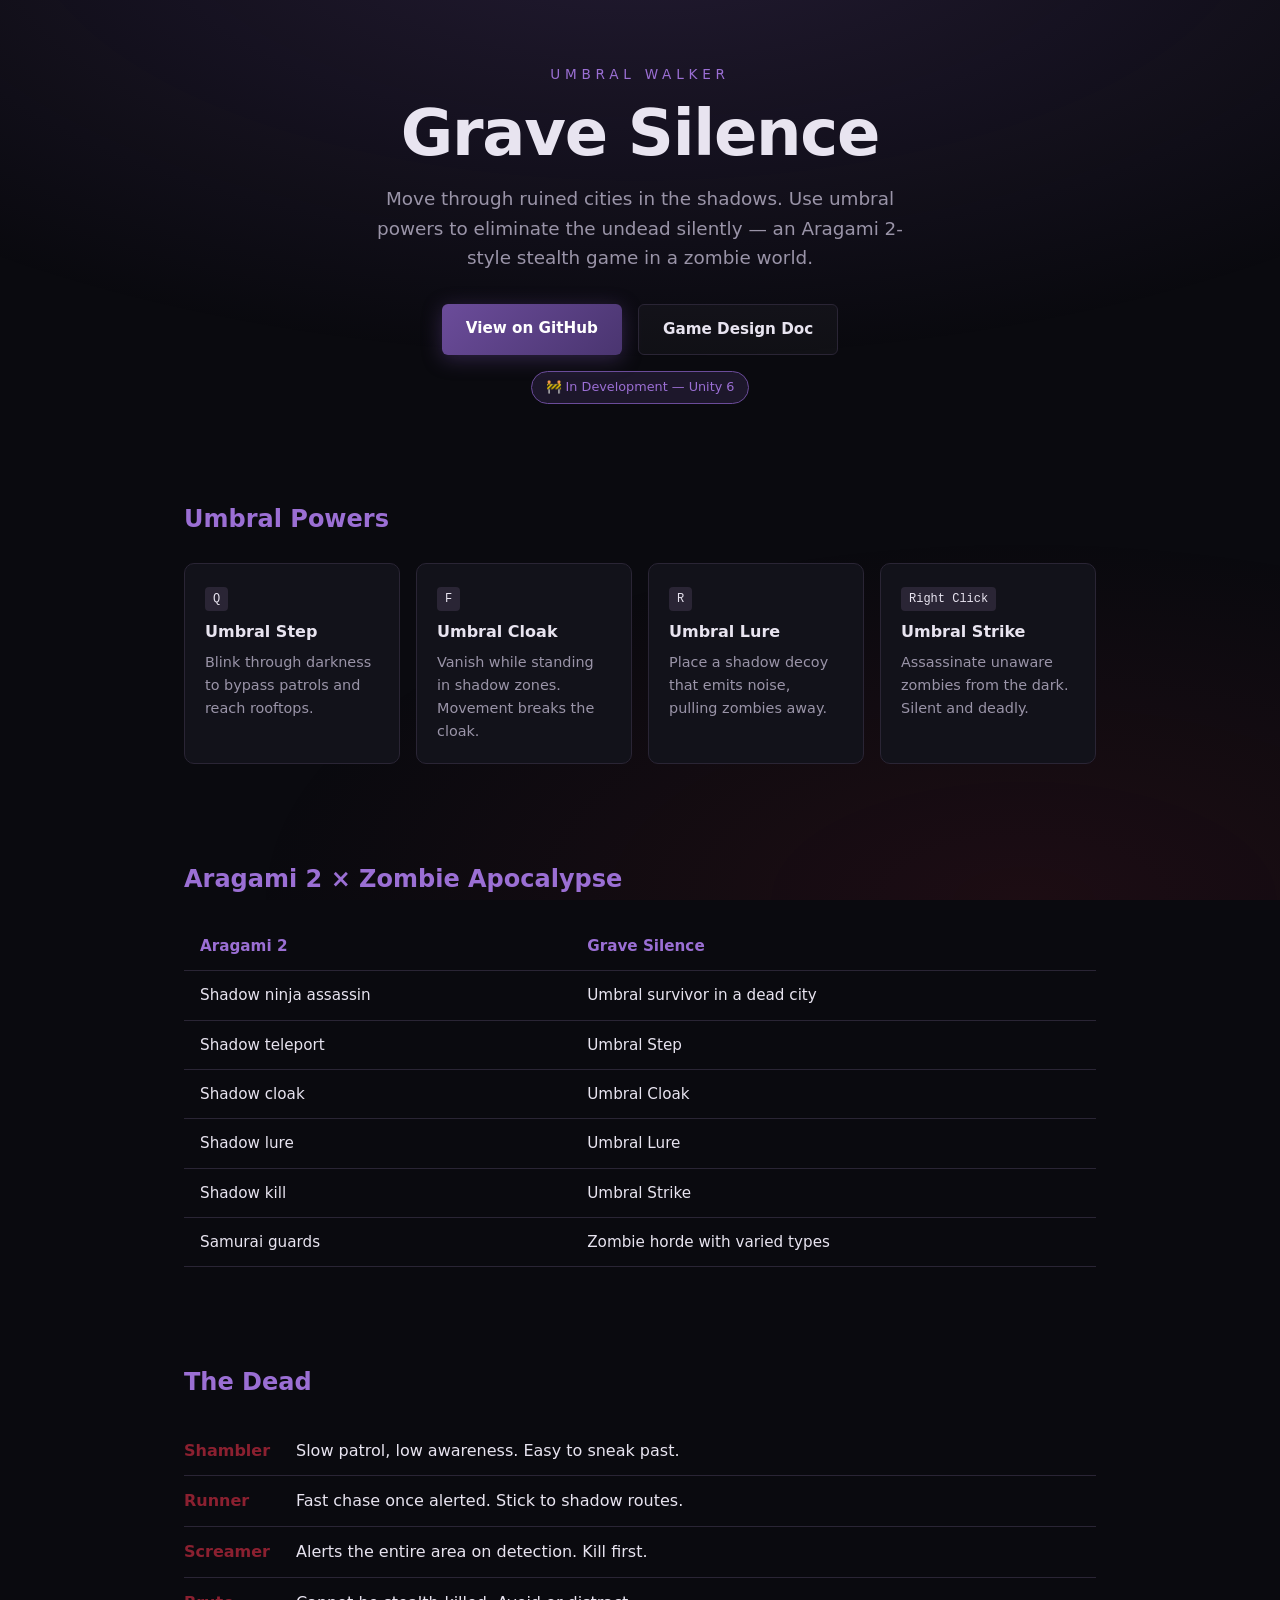
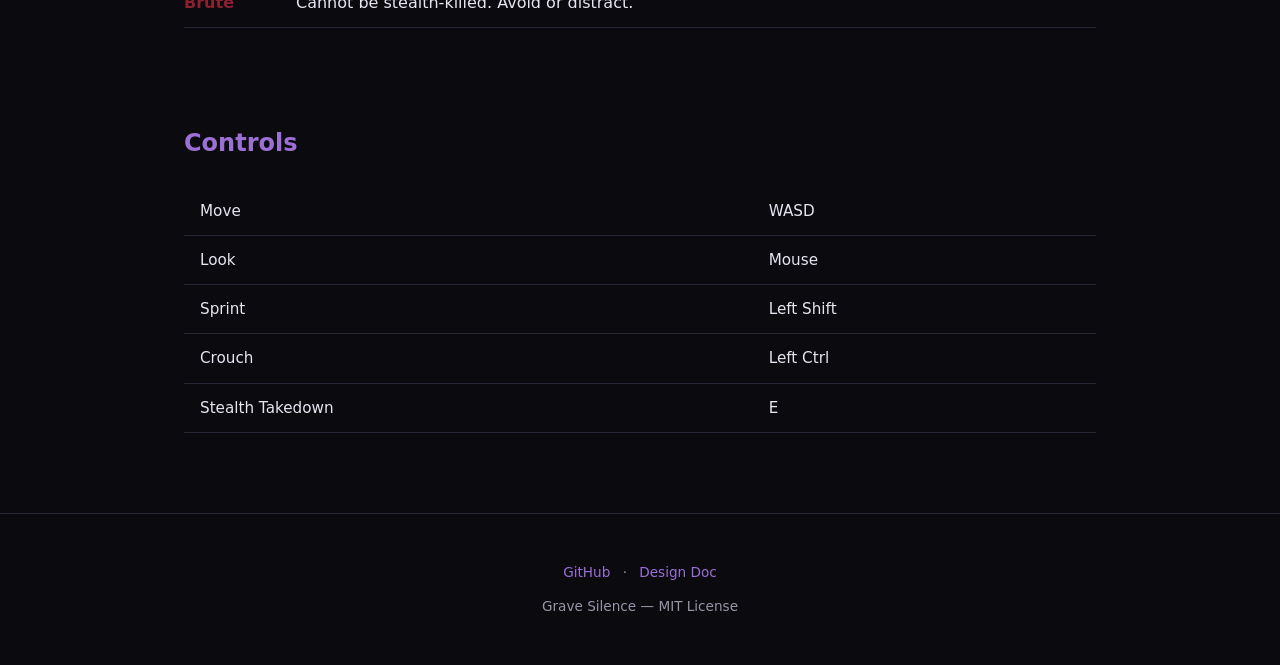
==== docs/index.html @ a75606ac "Add GitHub Pages landing site and deploy workflow - Dark-themed static site in docs/ with game overv" ====
<!DOCTYPE html>
<html lang="en">
<head>
  <meta charset="UTF-8">
  <meta name="viewport" content="width=device-width, initial-scale=1.0">
  <meta name="description" content="Grave Silence — A third-person stealth action game inspired by Aragami 2, set in a zombie apocalypse.">
  <title>Grave Silence</title>
  <link rel="stylesheet" href="css/style.css">
</head>
<body>
  <header>
    <div class="container">
      <p class="logo">Umbral Walker</p>
      <h1>Grave Silence</h1>
      <p class="tagline">
        Move through ruined cities in the shadows. Use umbral powers to eliminate the undead silently —
        an Aragami 2-style stealth game in a zombie world.
      </p>
      <div class="cta-row">
        <a class="btn btn-primary" href="https://github.com/atirek-pothiwala/grave-silence" target="_blank" rel="noopener">View on GitHub</a>
        <a class="btn btn-outline" href="design.html">Game Design Doc</a>
      </div>
      <p class="status">🚧 In Development — Unity 6</p>
    </div>
  </header>

  <main class="container">
    <section id="powers">
      <h2>Umbral Powers</h2>
      <div class="grid">
        <div class="card">
          <span class="key">Q</span>
          <h3>Umbral Step</h3>
          <p>Blink through darkness to bypass patrols and reach rooftops.</p>
        </div>
        <div class="card">
          <span class="key">F</span>
          <h3>Umbral Cloak</h3>
          <p>Vanish while standing in shadow zones. Movement breaks the cloak.</p>
        </div>
        <div class="card">
          <span class="key">R</span>
          <h3>Umbral Lure</h3>
          <p>Place a shadow decoy that emits noise, pulling zombies away.</p>
        </div>
        <div class="card">
          <span class="key">Right Click</span>
          <h3>Umbral Strike</h3>
          <p>Assassinate unaware zombies from the dark. Silent and deadly.</p>
        </div>
      </div>
    </section>

    <section id="concept">
      <h2>Aragami 2 × Zombie Apocalypse</h2>
      <table>
        <thead>
          <tr>
            <th>Aragami 2</th>
            <th>Grave Silence</th>
          </tr>
        </thead>
        <tbody>
          <tr><td>Shadow ninja assassin</td><td>Umbral survivor in a dead city</td></tr>
          <tr><td>Shadow teleport</td><td>Umbral Step</td></tr>
          <tr><td>Shadow cloak</td><td>Umbral Cloak</td></tr>
          <tr><td>Shadow lure</td><td>Umbral Lure</td></tr>
          <tr><td>Shadow kill</td><td>Umbral Strike</td></tr>
          <tr><td>Samurai guards</td><td>Zombie horde with varied types</td></tr>
        </tbody>
      </table>
    </section>

    <section id="zombies">
      <h2>The Dead</h2>
      <ul class="zombie-list">
        <li><strong>Shambler</strong> Slow patrol, low awareness. Easy to sneak past.</li>
        <li><strong>Runner</strong> Fast chase once alerted. Stick to shadow routes.</li>
        <li><strong>Screamer</strong> Alerts the entire area on detection. Kill first.</li>
        <li><strong>Brute</strong> Cannot be stealth-killed. Avoid or distract.</li>
      </ul>
    </section>

    <section id="controls">
      <h2>Controls</h2>
      <table>
        <tbody>
          <tr><td>Move</td><td>WASD</td></tr>
          <tr><td>Look</td><td>Mouse</td></tr>
          <tr><td>Sprint</td><td>Left Shift</td></tr>
          <tr><td>Crouch</td><td>Left Ctrl</td></tr>
          <tr><td>Stealth Takedown</td><td>E</td></tr>
        </tbody>
      </table>
    </section>
  </main>

  <footer>
  <div class="container">
    <p>
      <a href="https://github.com/atirek-pothiwala/grave-silence">GitHub</a>
      ·
      <a href="design.html">Design Doc</a>
    </p>
    <p style="margin-top: 0.75rem;">Grave Silence — MIT License</p>
  </div>
  </footer>
</body>
</html>
---- docs/css/style.css ----
:root {
  --bg-deep: #0a0a0f;
  --bg-card: #12121a;
  --umbral: #6b4c9a;
  --umbral-glow: #9b6fd4;
  --blood: #8b2030;
  --text: #e8e4f0;
  --text-muted: #9a94a8;
  --border: #2a2535;
}

* {
  box-sizing: border-box;
  margin: 0;
  padding: 0;
}

html {
  scroll-behavior: smooth;
}

body {
  background: var(--bg-deep);
  color: var(--text);
  font-family: "Segoe UI", system-ui, -apple-system, sans-serif;
  line-height: 1.6;
  min-height: 100vh;
}

body::before {
  content: "";
  position: fixed;
  inset: 0;
  background:
    radial-gradient(ellipse 80% 50% at 50% -10%, rgba(107, 76, 154, 0.25), transparent),
    radial-gradient(ellipse 60% 40% at 80% 100%, rgba(139, 32, 48, 0.15), transparent);
  pointer-events: none;
  z-index: -1;
}

a {
  color: var(--umbral-glow);
  text-decoration: none;
  transition: color 0.2s;
}

a:hover {
  color: #c4a0f0;
}

.container {
  max-width: 960px;
  margin: 0 auto;
  padding: 0 1.5rem;
}

/* Header */
header {
  padding: 4rem 0 3rem;
  text-align: center;
}

.logo {
  font-size: 0.85rem;
  letter-spacing: 0.35em;
  text-transform: uppercase;
  color: var(--umbral-glow);
  margin-bottom: 0.75rem;
}

h1 {
  font-size: clamp(2.5rem, 6vw, 4rem);
  font-weight: 700;
  letter-spacing: -0.02em;
  line-height: 1.1;
  margin-bottom: 1rem;
}

.tagline {
  font-size: 1.15rem;
  color: var(--text-muted);
  max-width: 540px;
  margin: 0 auto 2rem;
}

.cta-row {
  display: flex;
  gap: 1rem;
  justify-content: center;
  flex-wrap: wrap;
}

.btn {
  display: inline-block;
  padding: 0.75rem 1.5rem;
  border-radius: 6px;
  font-weight: 600;
  font-size: 0.95rem;
  transition: transform 0.15s, box-shadow 0.15s;
}

.btn:hover {
  transform: translateY(-2px);
}

.btn-primary {
  background: linear-gradient(135deg, var(--umbral), #4a3570);
  color: white;
  box-shadow: 0 4px 20px rgba(107, 76, 154, 0.4);
}

.btn-primary:hover {
  box-shadow: 0 6px 28px rgba(155, 111, 212, 0.5);
  color: white;
}

.btn-outline {
  border: 1px solid var(--border);
  color: var(--text);
  background: rgba(255, 255, 255, 0.03);
}

.btn-outline:hover {
  border-color: var(--umbral);
  color: var(--umbral-glow);
}

/* Sections */
section {
  padding: 3rem 0;
}

section h2 {
  font-size: 1.5rem;
  margin-bottom: 1.5rem;
  color: var(--umbral-glow);
}

/* Ability cards */
.grid {
  display: grid;
  grid-template-columns: repeat(auto-fit, minmax(200px, 1fr));
  gap: 1rem;
}

.card {
  background: var(--bg-card);
  border: 1px solid var(--border);
  border-radius: 10px;
  padding: 1.25rem;
  transition: border-color 0.2s;
}

.card:hover {
  border-color: var(--umbral);
}

.card h3 {
  font-size: 1rem;
  margin-bottom: 0.35rem;
}

.card .key {
  display: inline-block;
  background: var(--border);
  padding: 0.15rem 0.5rem;
  border-radius: 4px;
  font-size: 0.75rem;
  font-family: monospace;
  margin-bottom: 0.5rem;
}

.card p {
  font-size: 0.9rem;
  color: var(--text-muted);
}

/* Table */
table {
  width: 100%;
  border-collapse: collapse;
  font-size: 0.95rem;
}

th, td {
  padding: 0.75rem 1rem;
  text-align: left;
  border-bottom: 1px solid var(--border);
}

th {
  color: var(--umbral-glow);
  font-weight: 600;
}

/* Zombie list */
.zombie-list {
  list-style: none;
}

.zombie-list li {
  padding: 0.75rem 0;
  border-bottom: 1px solid var(--border);
  display: flex;
  gap: 1rem;
  align-items: baseline;
}

.zombie-list strong {
  min-width: 6rem;
  color: var(--blood);
}

/* Status badge */
.status {
  display: inline-block;
  background: rgba(107, 76, 154, 0.2);
  border: 1px solid var(--umbral);
  color: var(--umbral-glow);
  padding: 0.35rem 0.85rem;
  border-radius: 999px;
  font-size: 0.8rem;
  margin-top: 1rem;
}

/* Footer */
footer {
  padding: 3rem 0;
  text-align: center;
  color: var(--text-muted);
  font-size: 0.85rem;
  border-top: 1px solid var(--border);
  margin-top: 2rem;
}

footer a {
  margin: 0 0.5rem;
}
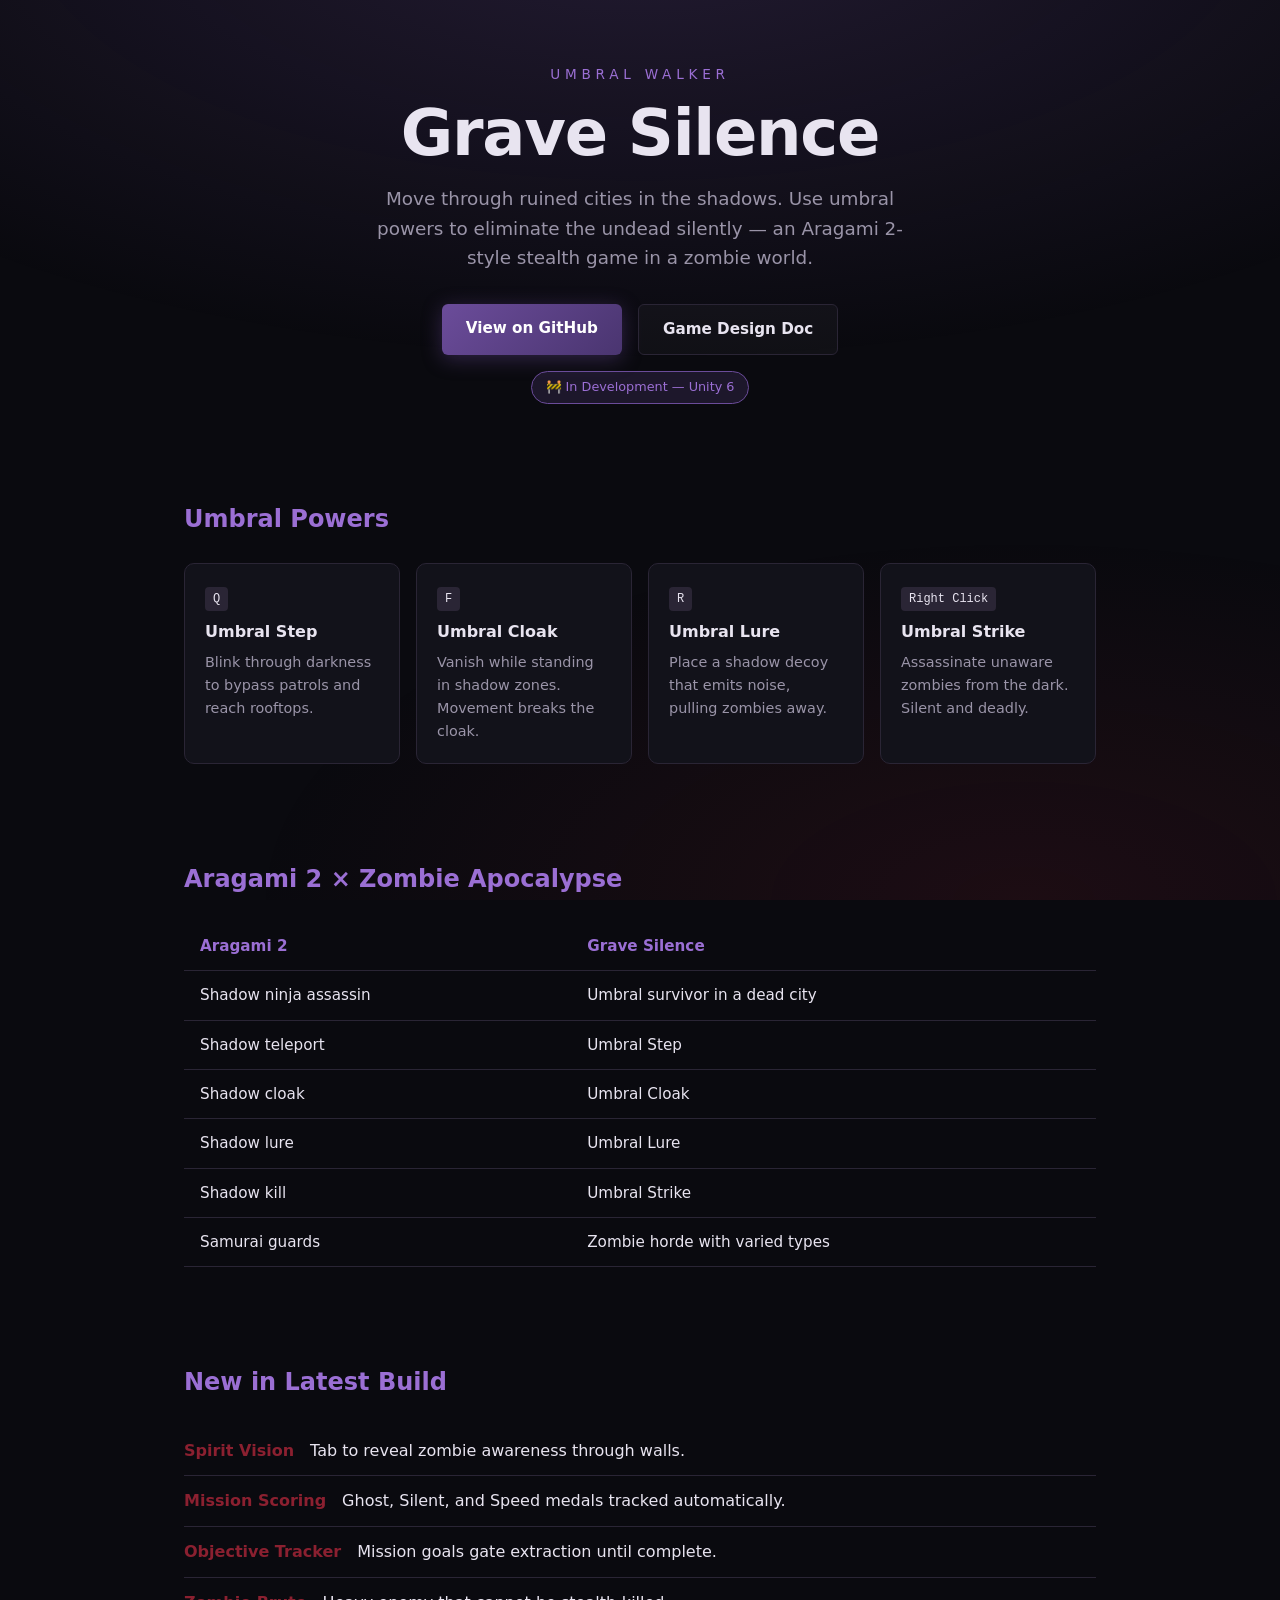
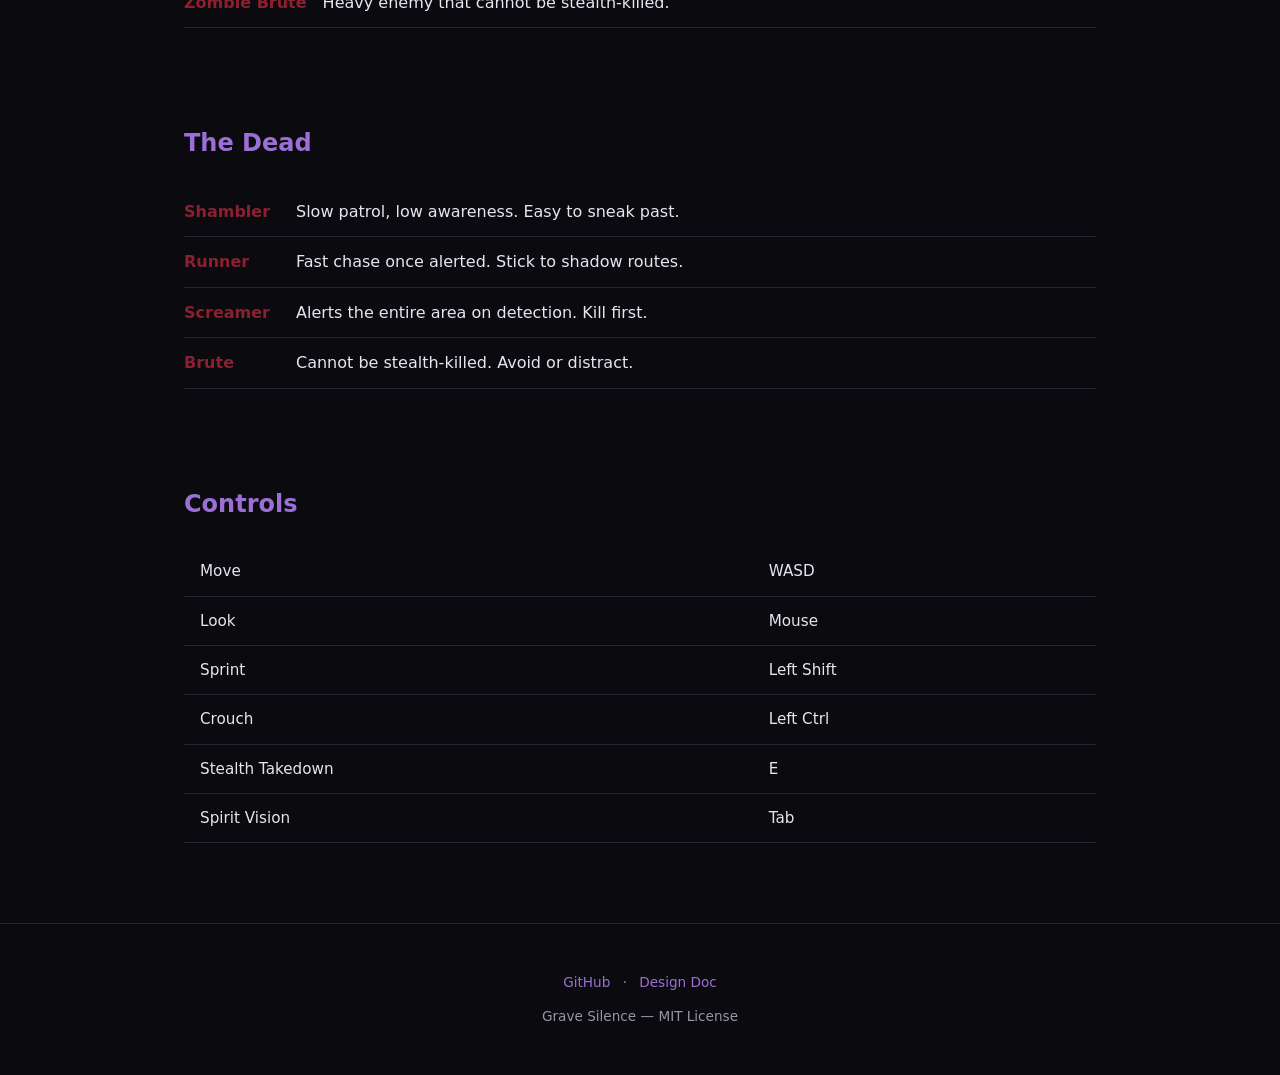
==== commit 968fb347: "Refine gameplay systems, fix core bugs, and add mission scoring Bug fixes: - Zombie LOS now correctl" ====
--- a/docs/index.html
+++ b/docs/index.html
@@ -71,6 +71,16 @@
       </table>
     </section>
 
+    <section id="features">
+      <h2>New in Latest Build</h2>
+      <ul class="zombie-list">
+        <li><strong>Spirit Vision</strong> Tab to reveal zombie awareness through walls.</li>
+        <li><strong>Mission Scoring</strong> Ghost, Silent, and Speed medals tracked automatically.</li>
+        <li><strong>Objective Tracker</strong> Mission goals gate extraction until complete.</li>
+        <li><strong>Zombie Brute</strong> Heavy enemy that cannot be stealth-killed.</li>
+      </ul>
+    </section>
+
     <section id="zombies">
       <h2>The Dead</h2>
       <ul class="zombie-list">
@@ -90,6 +100,7 @@
           <tr><td>Sprint</td><td>Left Shift</td></tr>
           <tr><td>Crouch</td><td>Left Ctrl</td></tr>
           <tr><td>Stealth Takedown</td><td>E</td></tr>
+          <tr><td>Spirit Vision</td><td>Tab</td></tr>
         </tbody>
       </table>
     </section>
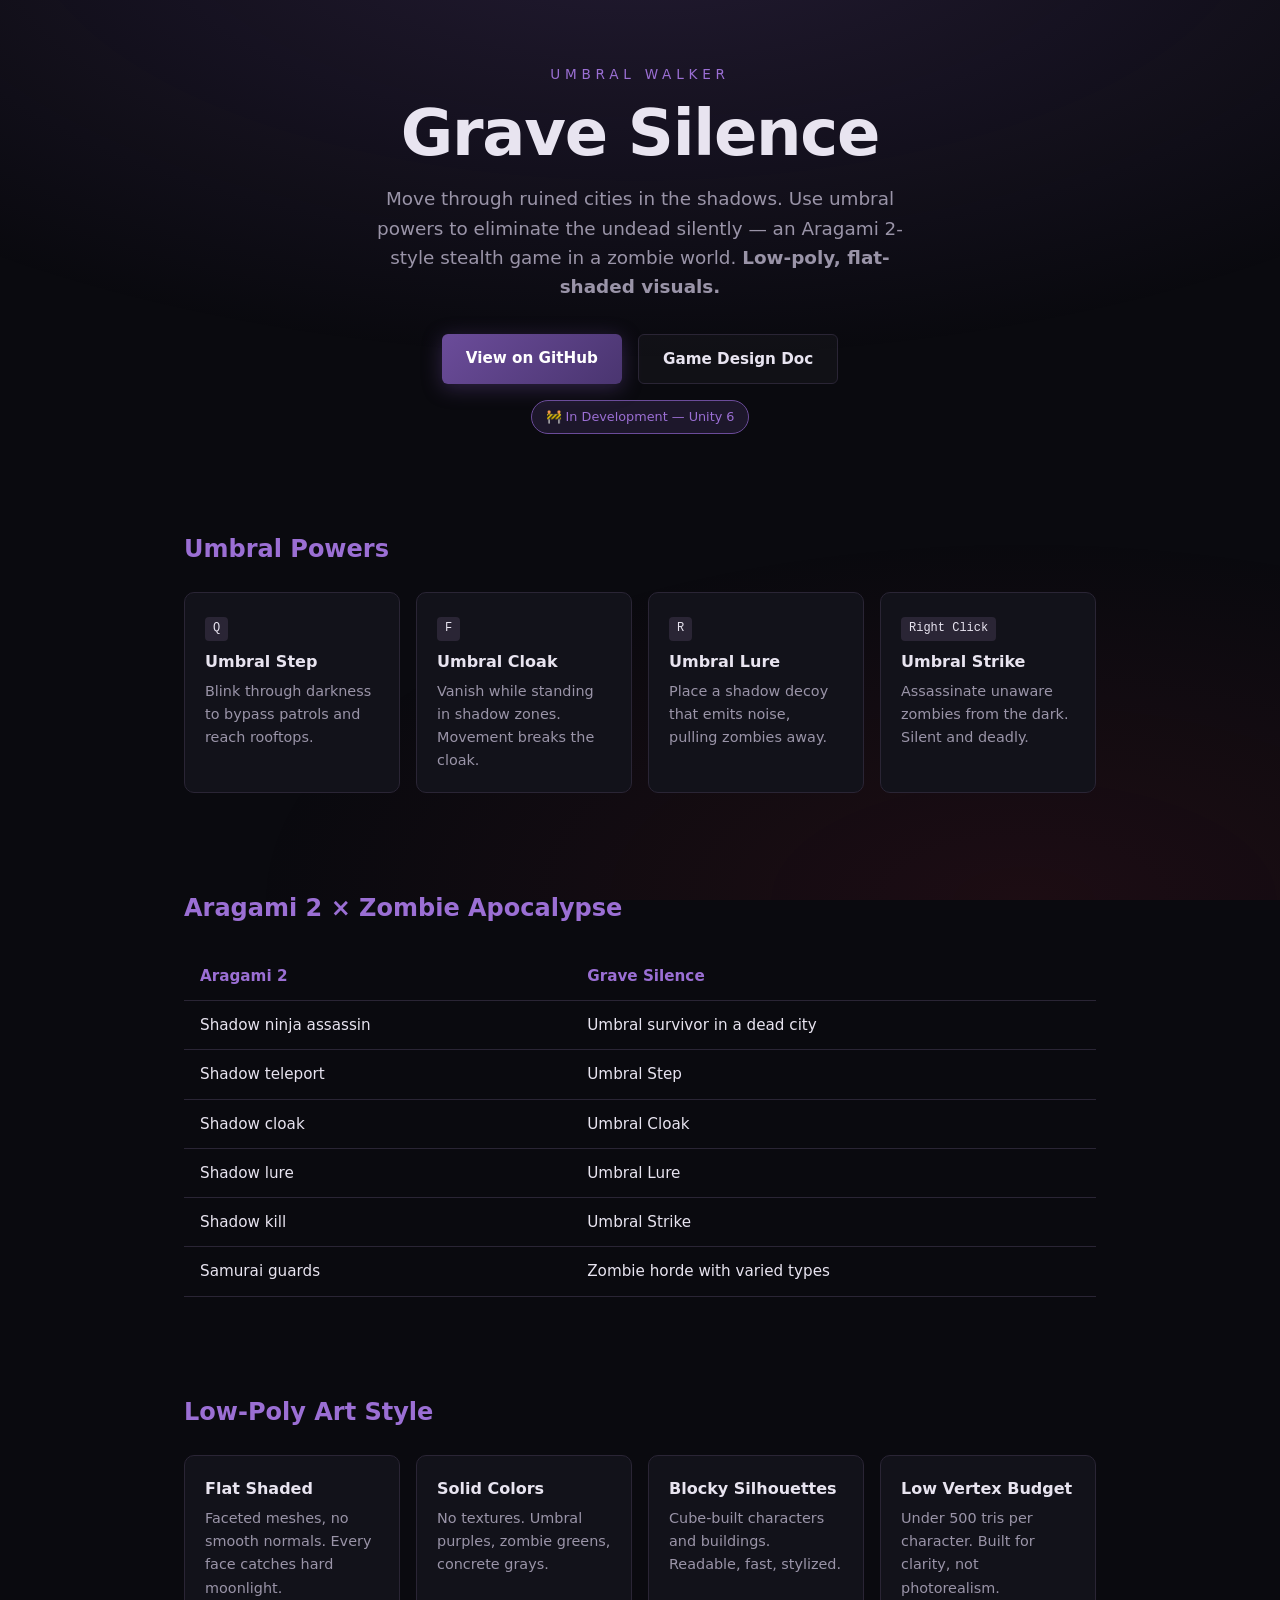
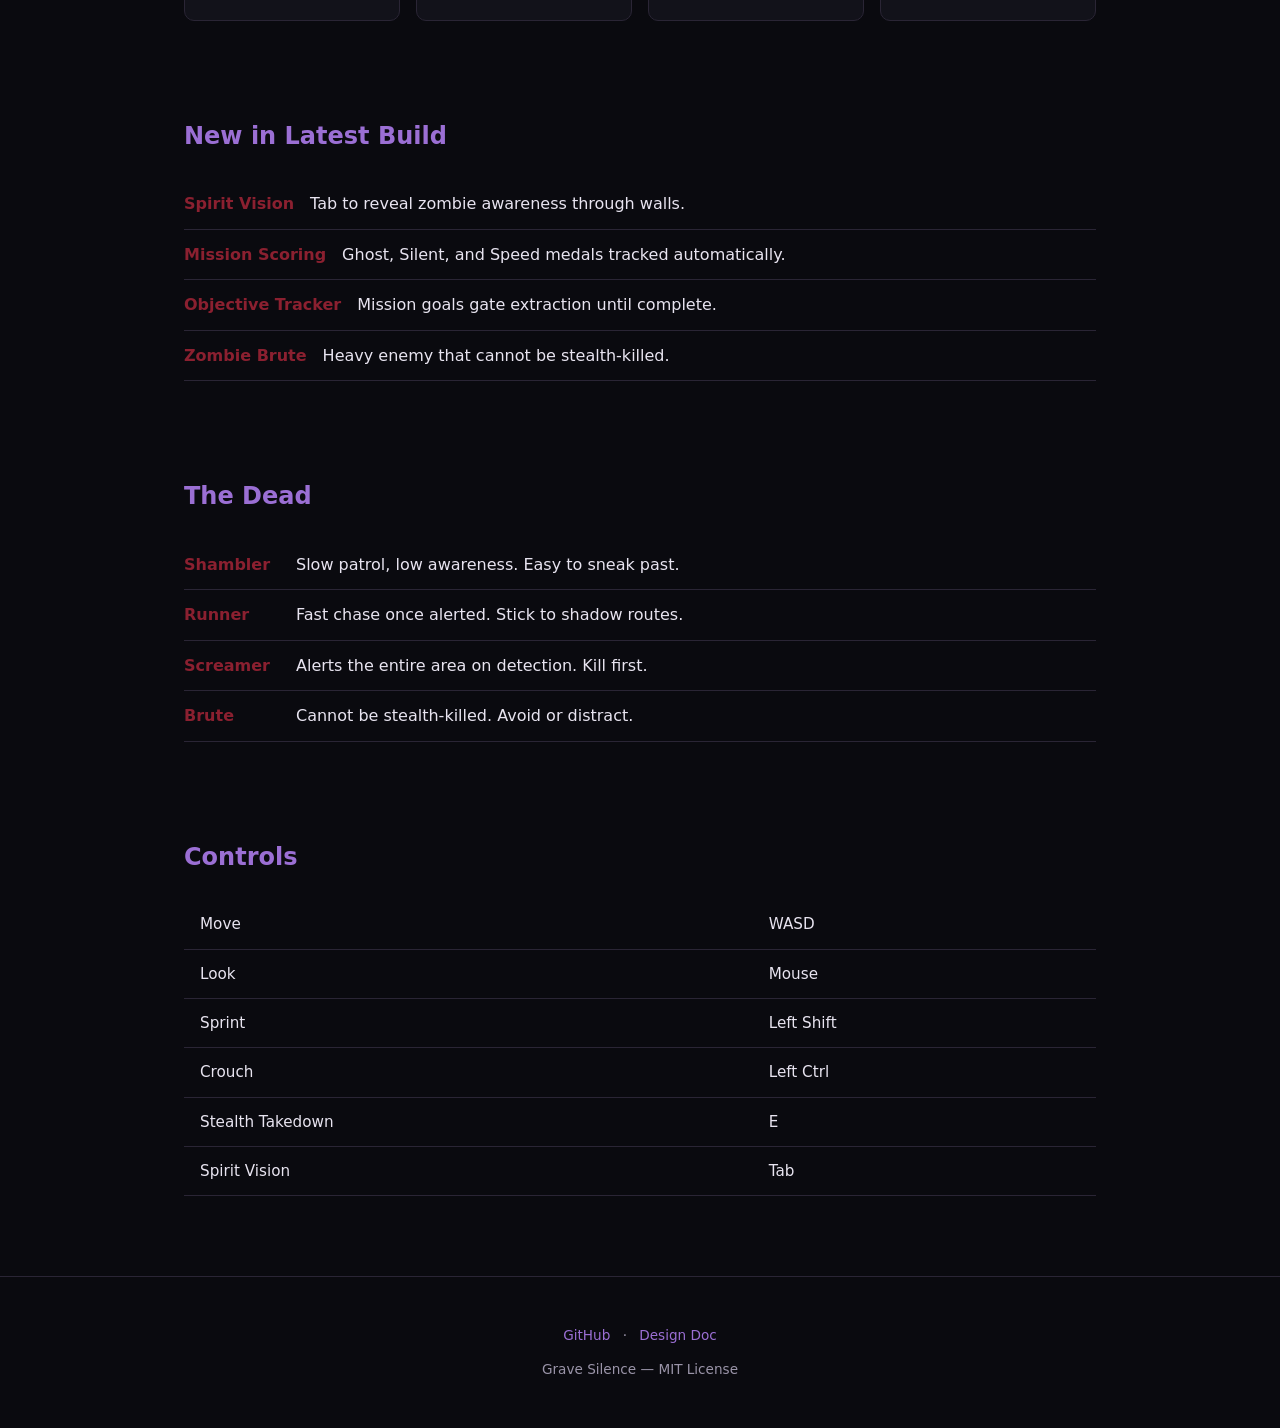
==== commit 418d364b: "Add low-poly visual pipeline: shaders, palette, and placeholder generator - Custom URP flat-shaded L" ====
--- a/docs/index.html
+++ b/docs/index.html
@@ -14,7 +14,7 @@
       <h1>Grave Silence</h1>
       <p class="tagline">
         Move through ruined cities in the shadows. Use umbral powers to eliminate the undead silently —
-        an Aragami 2-style stealth game in a zombie world.
+        an Aragami 2-style stealth game in a zombie world. <strong>Low-poly, flat-shaded visuals.</strong>
       </p>
       <div class="cta-row">
         <a class="btn btn-primary" href="https://github.com/atirek-pothiwala/grave-silence" target="_blank" rel="noopener">View on GitHub</a>
@@ -71,6 +71,28 @@
       </table>
     </section>
 
+    <section id="art-style">
+      <h2>Low-Poly Art Style</h2>
+      <div class="grid">
+        <div class="card">
+          <h3>Flat Shaded</h3>
+          <p>Faceted meshes, no smooth normals. Every face catches hard moonlight.</p>
+        </div>
+        <div class="card">
+          <h3>Solid Colors</h3>
+          <p>No textures. Umbral purples, zombie greens, concrete grays.</p>
+        </div>
+        <div class="card">
+          <h3>Blocky Silhouettes</h3>
+          <p>Cube-built characters and buildings. Readable, fast, stylized.</p>
+        </div>
+        <div class="card">
+          <h3>Low Vertex Budget</h3>
+          <p>Under 500 tris per character. Built for clarity, not photorealism.</p>
+        </div>
+      </div>
+    </section>
+
     <section id="features">
       <h2>New in Latest Build</h2>
       <ul class="zombie-list">
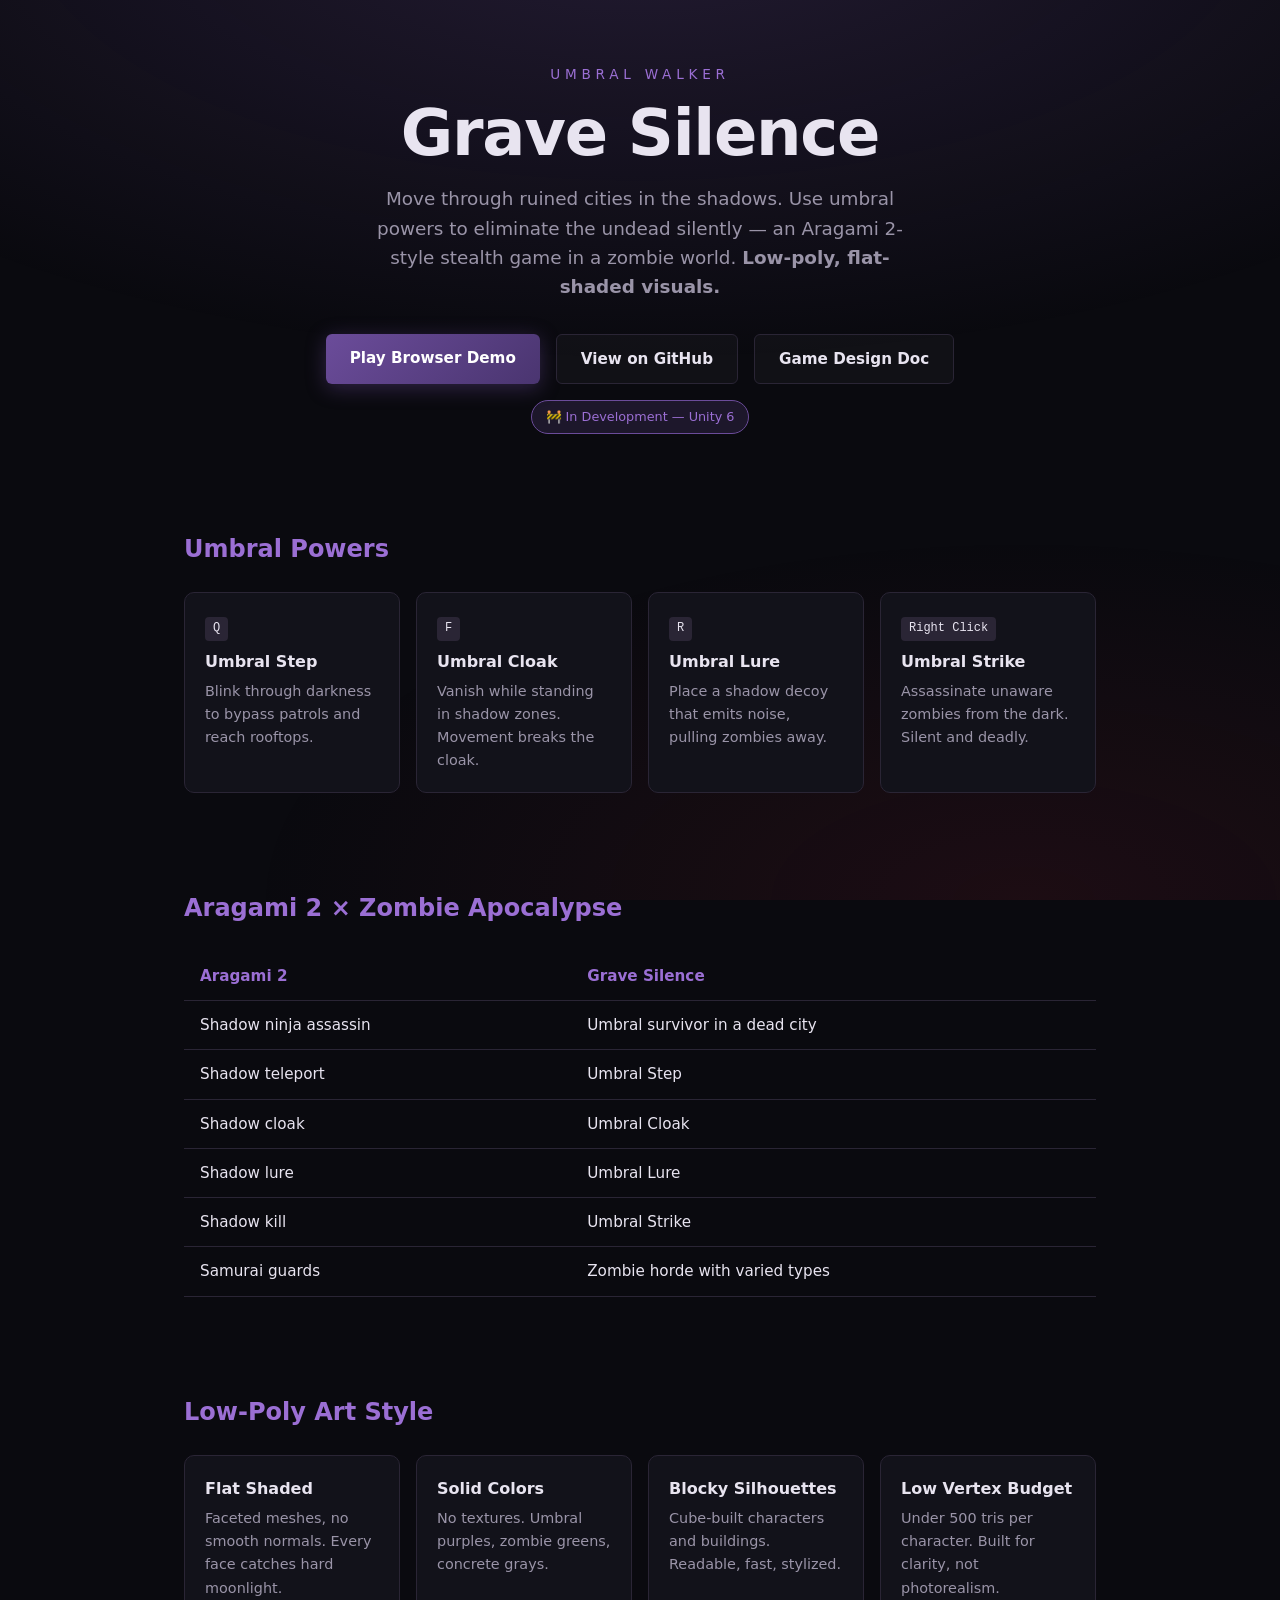
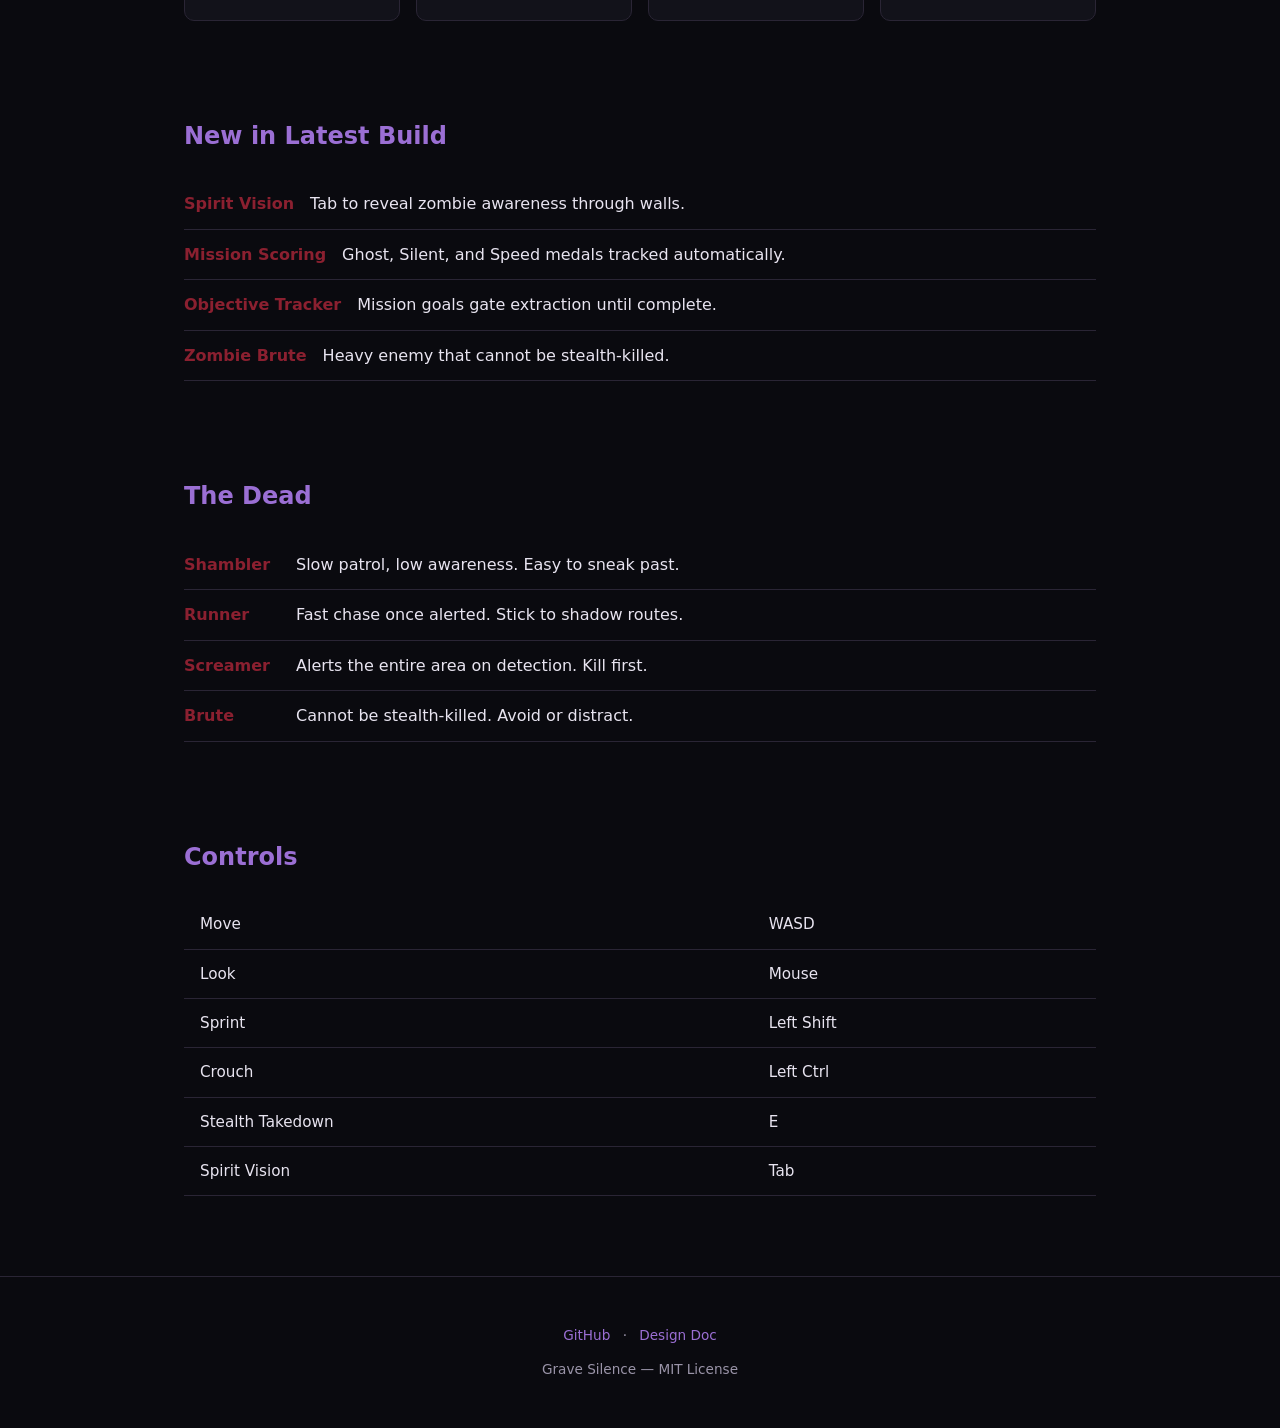
==== commit 996d2c3c: "Add browser low-poly demo for visual preview and testing Co-authored-by: Atirek Pothiwala <atirek-po" ====
--- a/docs/index.html
+++ b/docs/index.html
@@ -17,7 +17,8 @@
         an Aragami 2-style stealth game in a zombie world. <strong>Low-poly, flat-shaded visuals.</strong>
       </p>
       <div class="cta-row">
-        <a class="btn btn-primary" href="https://github.com/atirek-pothiwala/grave-silence" target="_blank" rel="noopener">View on GitHub</a>
+        <a class="btn btn-primary" href="demo.html">Play Browser Demo</a>
+        <a class="btn btn-outline" href="https://github.com/atirek-pothiwala/grave-silence" target="_blank" rel="noopener">View on GitHub</a>
         <a class="btn btn-outline" href="design.html">Game Design Doc</a>
       </div>
       <p class="status">🚧 In Development — Unity 6</p>
